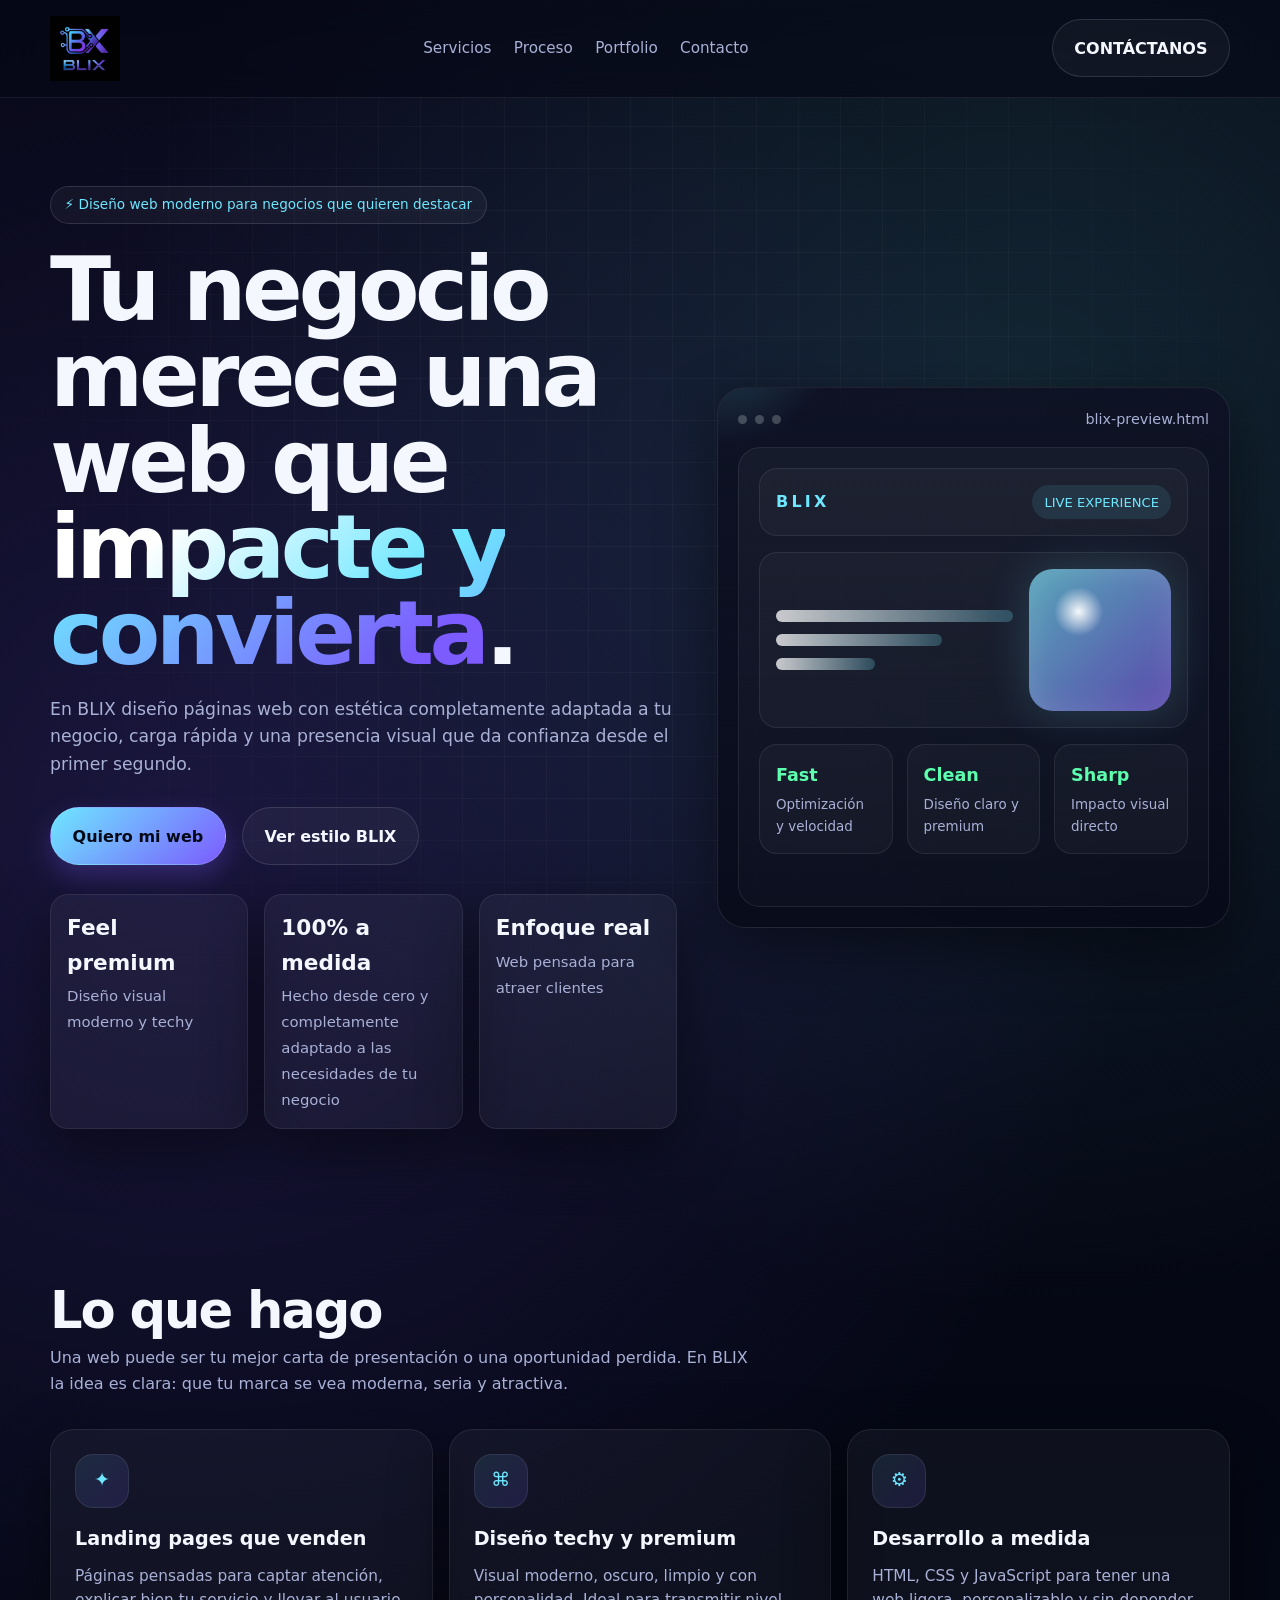
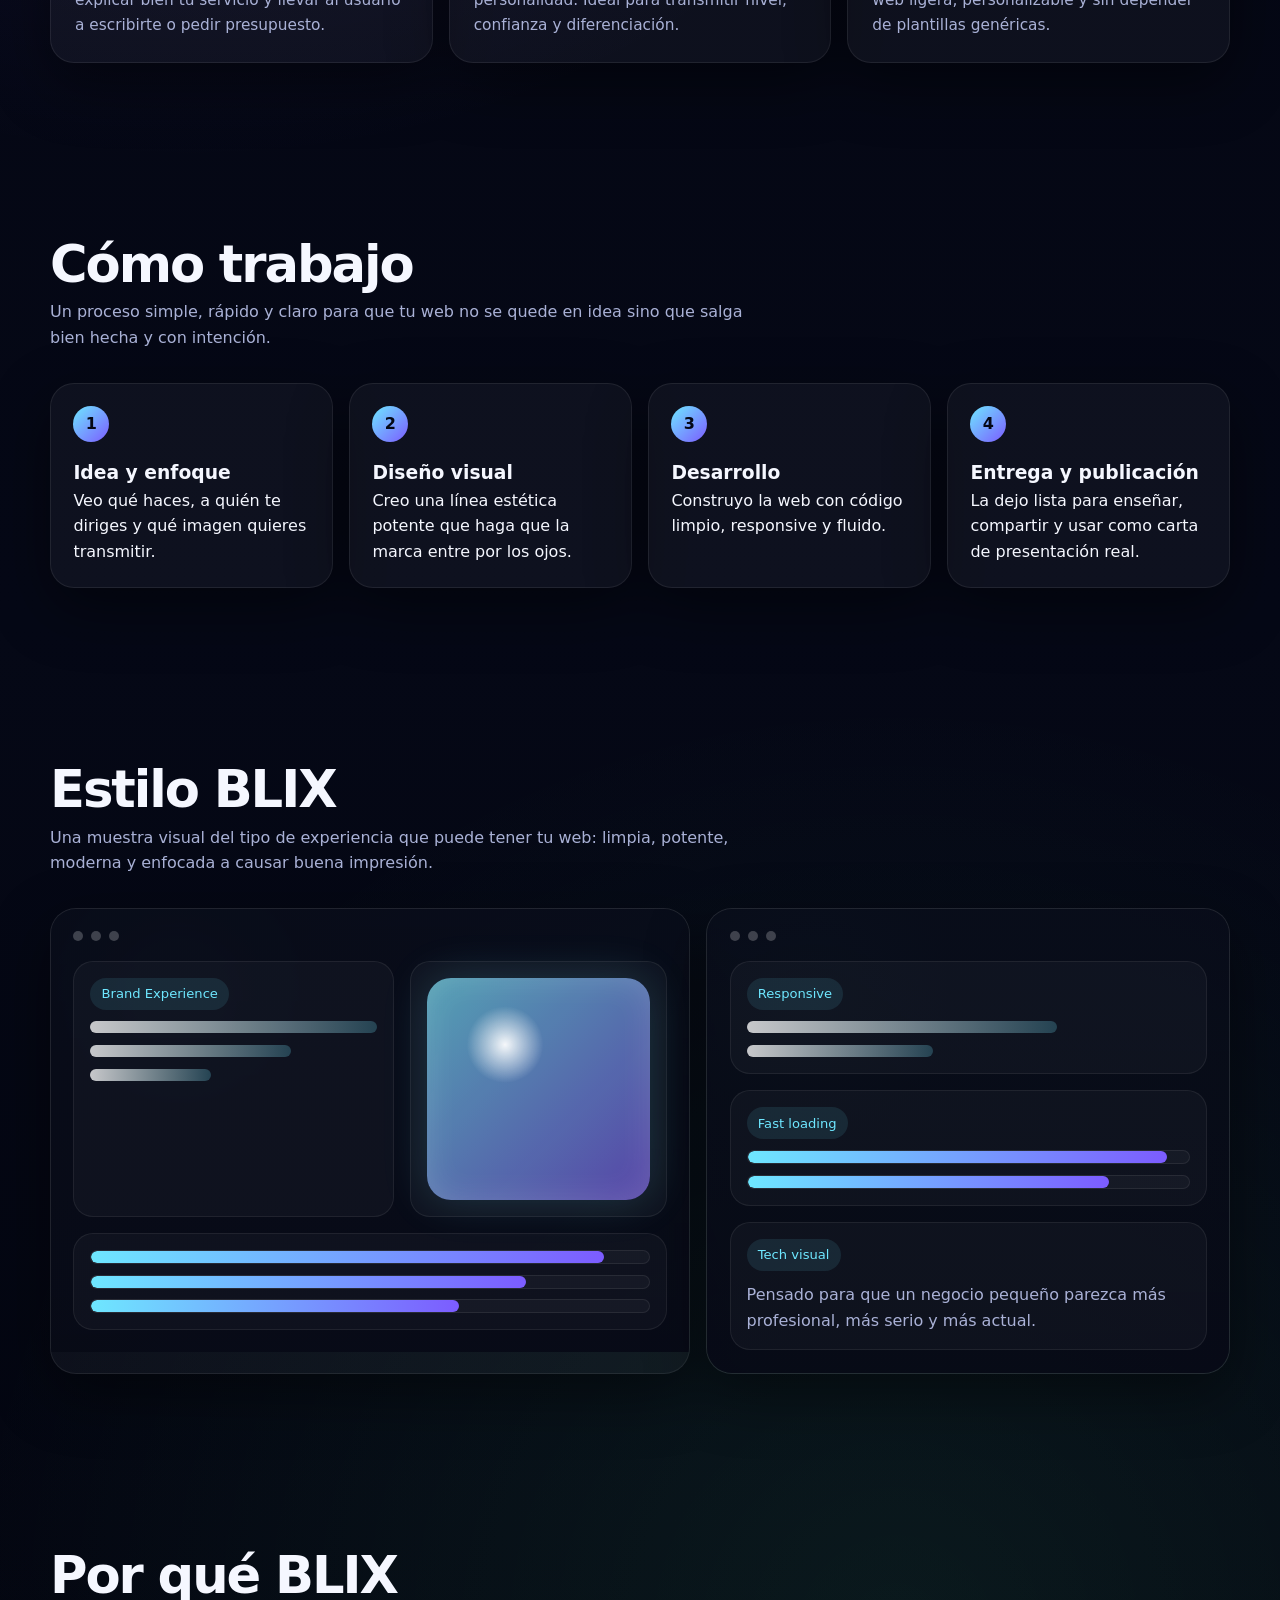
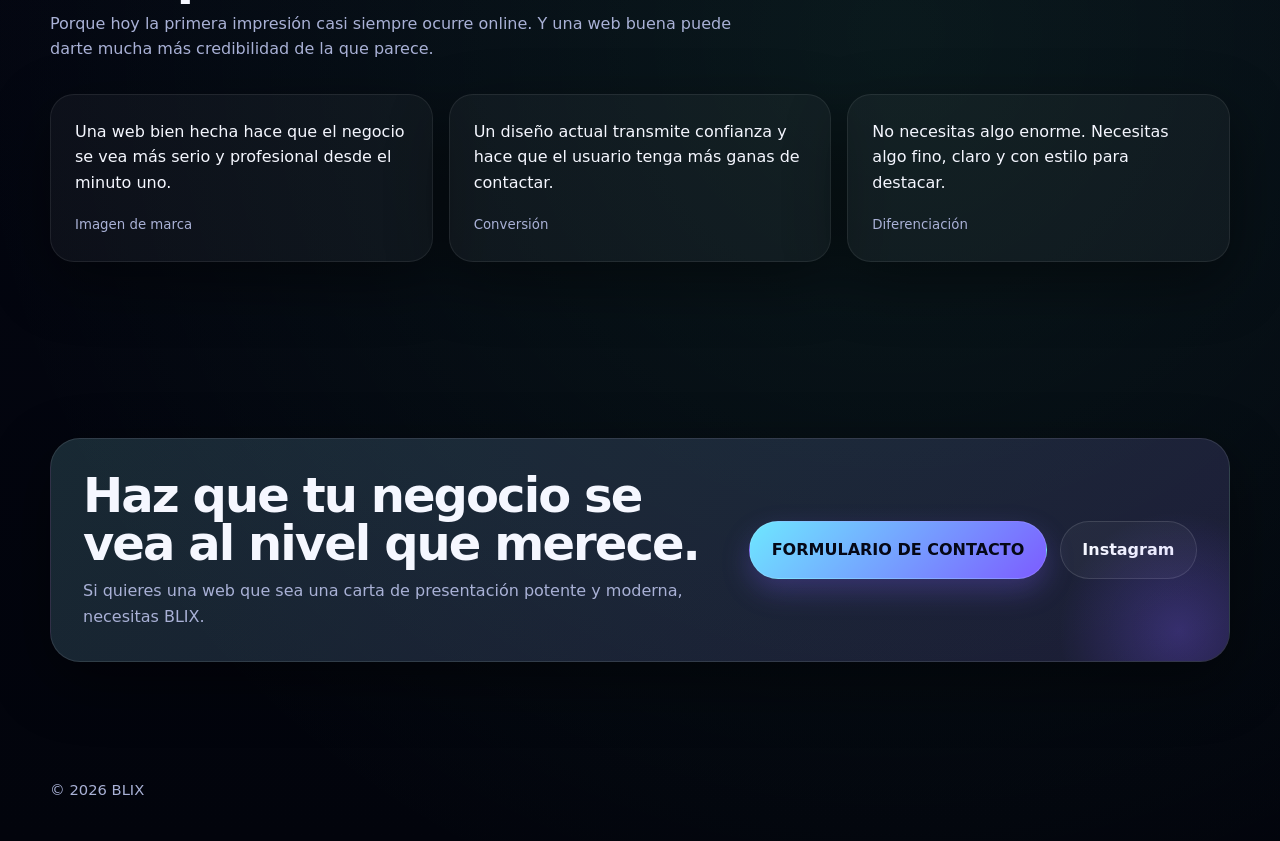
==== index.html @ 810ab45d "UPLOAD CODE ." ====
<!DOCTYPE html>
<html lang="es">
<head>
  <meta charset="UTF-8" />
  <meta name="viewport" content="width=device-width, initial-scale=1.0" />
  <title>BLIX | Webs que venden</title>
  <link rel="stylesheet" href="CSS/index_style.css">

</head>
<body>
  <header class="nav">
    <div class="container nav-inner">
      <a href="#top" class="brand">
        <img src="IMGS/logo.jpeg" alt="BLIX logo" class="logo">
      </a>
      <nav class="nav-links">
        <a href="#services">Servicios</a>
        <a href="#process">Proceso</a>
        <a href="#portfolio">Portfolio</a>
        <a href="#contact">Contacto</a>
      </nav>
      <a class="btn btn-secondary" href="#contact">CONTÁCTANOS</a>
    </div>
  </header>

  <main id="top">
    <section class="hero">
      <div class="container hero-grid">
        <div class="reveal visible">
          <div class="eyebrow">⚡ Diseño web moderno para negocios que quieren destacar</div>
          <h1>Tu negocio merece una web que <span>impacte y convierta</span>.</h1>
          <p>
            En BLIX diseño páginas web con estética completamente adaptada a tu negocio, carga rápida y una presencia visual que da confianza desde el primer segundo.
          </p>
          <div class="hero-actions">
            <a href="#contact" class="btn btn-primary">Quiero mi web</a>
            <a href="#portfolio" class="btn btn-secondary">Ver estilo BLIX</a>
          </div>
          <div class="stats">
            <div class="stat">
              <strong>Feel premium</strong>
              <span>Diseño visual moderno y techy</span>
            </div>
            <div class="stat">
              <strong>100% a medida</strong>
              <span>Hecho desde cero y completamente adaptado a las necesidades de tu negocio</span>
            </div>
            <div class="stat">
              <strong>Enfoque real</strong>
              <span>Web pensada para atraer clientes</span>
            </div>
          </div>
        </div>

        <div class="hero-card reveal">
          <div class="window-top">
            <div class="dots"><span></span><span></span><span></span></div>
            <div>blix-preview.html</div>
          </div>
          <div class="preview">
            <div class="preview-header">
              <div class="preview-logo">BLIX</div>
              <div class="preview-badge">LIVE EXPERIENCE</div>
            </div>
            <div class="preview-row">
              <div class="lines">
                <div class="line"></div>
                <div class="line short"></div>
                <div class="line tiny"></div>
              </div>
              <div class="orb"></div>
            </div>
            <div class="mini-grid">
              <div class="mini-card"><strong>Fast</strong><span>Optimización y velocidad</span></div>
              <div class="mini-card"><strong>Clean</strong><span>Diseño claro y premium</span></div>
              <div class="mini-card"><strong>Sharp</strong><span>Impacto visual directo</span></div>
            </div>
          </div>
        </div>
      </div>
    </section>

    <section class="section" id="services">
      <div class="container">
        <div class="section-head reveal">
          <div>
            <h2>Lo que hago</h2>
            <p class="lead">Una web puede ser tu mejor carta de presentación o una oportunidad perdida. En BLIX la idea es clara: que tu marca se vea moderna, seria y atractiva.</p>
          </div>
        </div>
        <div class="grid-3">
          <article class="card reveal">
            <div class="icon">✦</div>
            <h3>Landing pages que venden</h3>
            <p>Páginas pensadas para captar atención, explicar bien tu servicio y llevar al usuario a escribirte o pedir presupuesto.</p>
          </article>
          <article class="card reveal">
            <div class="icon">⌘</div>
            <h3>Diseño techy y premium</h3>
            <p>Visual moderno, oscuro, limpio y con personalidad. Ideal para transmitir nivel, confianza y diferenciación.</p>
          </article>
          <article class="card reveal">
            <div class="icon">⚙</div>
            <h3>Desarrollo a medida</h3>
            <p>HTML, CSS y JavaScript para tener una web ligera, personalizable y sin depender de plantillas genéricas.</p>
          </article>
        </div>
      </div>
    </section>

    <section class="section" id="process">
      <div class="container">
        <div class="section-head reveal">
          <div>
            <h2>Cómo trabajo</h2>
            <p class="lead">Un proceso simple, rápido y claro para que tu web no se quede en idea sino que salga bien hecha y con intención.</p>
          </div>
        </div>
        <div class="process">
          <article class="step reveal">
            <div class="step-number">1</div>
            <h3>Idea y enfoque</h3>
            <p>Veo qué haces, a quién te diriges y qué imagen quieres transmitir.</p>
          </article>
          <article class="step reveal">
            <div class="step-number">2</div>
            <h3>Diseño visual</h3>
            <p>Creo una línea estética potente que haga que la marca entre por los ojos.</p>
          </article>
          <article class="step reveal">
            <div class="step-number">3</div>
            <h3>Desarrollo</h3>
            <p>Construyo la web con código limpio, responsive y fluido.</p>
          </article>
          <article class="step reveal">
            <div class="step-number">4</div>
            <h3>Entrega y publicación</h3>
            <p>La dejo lista para enseñar, compartir y usar como carta de presentación real.</p>
          </article>
        </div>
      </div>
    </section>

    <section class="section" id="portfolio">
      <div class="container">
        <div class="section-head reveal">
          <div>
            <h2>Estilo BLIX</h2>
            <p class="lead">Una muestra visual del tipo de experiencia que puede tener tu web: limpia, potente, moderna y enfocada a causar buena impresión.</p>
          </div>
        </div>
        <div class="portfolio">
          <div class="mock-large reveal">
            <div class="mock-screen">
              <div class="mock-topbar"><span></span><span></span><span></span></div>
              <div class="mock-content">
                <div class="mock-hero">
                  <div class="panel">
                    <div class="pill">Brand Experience</div>
                    <div class="lines">
                      <div class="line"></div>
                      <div class="line short"></div>
                      <div class="line tiny"></div>
                    </div>
                  </div>
                  <div class="panel"><div class="orb"></div></div>
                </div>
                <div class="panel">
                  <div class="bars">
                    <div class="mini-bar" style="--w: 92%"></div>
                    <div class="mini-bar" style="--w: 78%"></div>
                    <div class="mini-bar" style="--w: 66%"></div>
                  </div>
                </div>
              </div>
            </div>
          </div>
          <div class="mock-stack reveal">
            <div class="mock-screen">
              <div class="mock-topbar"><span></span><span></span><span></span></div>
              <div class="mock-content">
                <div class="panel">
                  <div class="pill">Responsive</div>
                  <div class="lines">
                    <div class="line short"></div>
                    <div class="line tiny"></div>
                  </div>
                </div>
                <div class="panel">
                  <div class="pill">Fast loading</div>
                  <div class="bars">
                    <div class="mini-bar" style="--w: 95%"></div>
                    <div class="mini-bar" style="--w: 82%"></div>
                  </div>
                </div>
                <div class="panel">
                  <div class="pill">Tech visual</div>
                  <p style="color: var(--muted)">Pensado para que un negocio pequeño parezca más profesional, más serio y más actual.</p>
                </div>
              </div>
            </div>
          </div>
        </div>
      </div>
    </section>

    <section class="section">
      <div class="container">
        <div class="section-head reveal">
          <div>
            <h2>Por qué BLIX</h2>
            <p class="lead">Porque hoy la primera impresión casi siempre ocurre online. Y una web buena puede darte mucha más credibilidad de la que parece.</p>
          </div>
        </div>
        <div class="testimonials">
          <article class="quote reveal">
            <p>Una web bien hecha hace que el negocio se vea más serio y profesional desde el minuto uno.</p>
            <small>Imagen de marca</small>
          </article>
          <article class="quote reveal">
            <p>Un diseño actual transmite confianza y hace que el usuario tenga más ganas de contactar.</p>
            <small>Conversión</small>
          </article>
          <article class="quote reveal">
            <p>No necesitas algo enorme. Necesitas algo fino, claro y con estilo para destacar.</p>
            <small>Diferenciación</small>
          </article>
        </div>
      </div>
    </section>

    <section class="section cta" id="contact">
      <div class="container">
        <div class="cta-box reveal">
          <div class="cta-grid">
            <div>
              <h2 style="margin-bottom: 0.7rem; font-size: clamp(2rem, 4vw, 3rem); line-height: 1; letter-spacing: -0.04em;">Haz que tu negocio se vea al nivel que merece.</h2>
              <p class="lead" style="max-width: 700px; color: var(--muted);">
                Si quieres una web que sea una carta de presentación potente y moderna, necesitas BLIX.
              </p>
            </div>
            <div style="display:flex; gap: 0.8rem; flex-wrap: wrap;">
              <a class="btn btn-primary" href="HTML/contacto.html">FORMULARIO DE CONTACTO</a>
              <a class="btn btn-secondary" href="https://www.instagram.com/blix.design/" target="_blank" rel="noreferrer">Instagram</a>
            </div>
          </div>
        </div>
      </div>
    </section>
  </main>

  <footer>
    <div class="container" style="display:flex; justify-content:space-between; gap:1rem; flex-wrap:wrap;">
      <span>© 2026 BLIX</span>
    </div>
  </footer>

  <script>
    const observer = new IntersectionObserver((entries) => {
      entries.forEach((entry) => {
        if (entry.isIntersecting) {
          entry.target.classList.add('visible');
        }
      });
    }, { threshold: 0.12 });

    document.querySelectorAll('.reveal').forEach((el, index) => {
      if (!el.classList.contains('visible')) {
        el.style.transitionDelay = `${index * 60}ms`;
      }
      observer.observe(el);
    });
  </script>
</body>
</html>
---- CSS/index_style.css ----
:root {
    --bg: #050816;
    --bg-soft: #0b1023;
    --card: rgba(255, 255, 255, 0.06);
    --stroke: rgba(255, 255, 255, 0.12);
    --text: #f5f7ff;
    --muted: #a9b1d6;
    --accent: #6ee7ff;
    --accent-2: #7c5cff;
    --success: #5bffae;
    --shadow: 0 20px 60px rgba(0, 0, 0, 0.45);
    --radius: 22px;
    --max: 1180px;
}

* { box-sizing: border-box; margin: 0; padding: 0; }
html { scroll-behavior: smooth; }
body {
    font-family: Inter, ui-sans-serif, system-ui, -apple-system, BlinkMacSystemFont, "Segoe UI", sans-serif;
    background:
    radial-gradient(circle at 15% 20%, rgba(124, 92, 255, 0.18), transparent 28%),
    radial-gradient(circle at 80% 10%, rgba(110, 231, 255, 0.14), transparent 24%),
    radial-gradient(circle at 70% 80%, rgba(91, 255, 174, 0.08), transparent 28%),
    linear-gradient(180deg, #040611 0%, #050816 55%, #02040c 100%);
    color: var(--text);
    line-height: 1.6;
    overflow-x: hidden;
}

body::before {
    content: "";
    position: fixed;
    inset: 0;
    background-image:
    linear-gradient(rgba(255,255,255,0.03) 1px, transparent 1px),
    linear-gradient(90deg, rgba(255,255,255,0.03) 1px, transparent 1px);
    background-size: 42px 42px;
    mask-image: radial-gradient(circle at center, black 45%, transparent 90%);
    pointer-events: none;
    z-index: -1;
}

a { color: inherit; text-decoration: none; }
img { max-width: 100%; display: block; }

.container {
    width: min(calc(100% - 2rem), var(--max));
    margin: 0 auto;
}

.nav {
    position: sticky;
    top: 0;
    z-index: 100;
    backdrop-filter: blur(18px);
    background: rgba(5, 8, 22, 0.6);
    border-bottom: 1px solid rgba(255,255,255,0.08);
}

.nav-inner {
    display: flex;
    align-items: center;
    justify-content: space-between;
    padding: 1rem 0;
}

.brand {
    display: flex;
    align-items: center;
    gap: 0.9rem;
    font-weight: 800;
    letter-spacing: 0.22em;
    font-size: 0.95rem;
}

.brand-mark {
    width: 42px;
    height: 42px;
    border-radius: 14px;
    display: grid;
    place-items: center;
    position: relative;
    overflow: hidden;
    background: linear-gradient(135deg, rgba(110, 231, 255, 0.2), rgba(124, 92, 255, 0.25));
    border: 1px solid rgba(255,255,255,0.12);
    box-shadow: inset 0 0 20px rgba(255,255,255,0.06), 0 0 24px rgba(110, 231, 255, 0.12);
}

.brand-mark span {
    font-size: 1.1rem;
    font-weight: 900;
    background: linear-gradient(135deg, var(--accent), #ffffff);
    -webkit-text-fill-color: transparent;
}

.logo{
  width:70px;
  height:auto;
}

.nav-links {
    display: flex;
    gap: 1.4rem;
    color: var(--muted);
    font-size: 0.95rem;
}

.nav-links a:hover { color: var(--text); }

.btn {
    display: inline-flex;
    align-items: center;
    justify-content: center;
    gap: 0.6rem;
    padding: 0.95rem 1.35rem;
    border-radius: 999px;
    border: 1px solid rgba(255,255,255,0.12);
    font-weight: 700;
    transition: 0.25s ease;
    cursor: pointer;
}

.btn-primary {
    background: linear-gradient(135deg, var(--accent), var(--accent-2));
    color: #050816;
    box-shadow: 0 12px 28px rgba(124, 92, 255, 0.28);
}

.btn-primary:hover {
    transform: translateY(-2px);
    box-shadow: 0 18px 34px rgba(124, 92, 255, 0.35);
}

.btn-secondary {
    background: rgba(255,255,255,0.04);
    color: var(--text);
}

.btn-secondary:hover {
    background: rgba(255,255,255,0.08);
    transform: translateY(-2px);
}

.hero {
    padding: 5.5rem 0 4.2rem;
    position: relative;
}

.hero-grid {
    display: grid;
    grid-template-columns: 1.1fr 0.9fr;
    gap: 2.5rem;
    align-items: center;
}

.eyebrow {
    display: inline-flex;
    align-items: center;
    gap: 0.55rem;
    padding: 0.45rem 0.85rem;
    border: 1px solid rgba(255,255,255,0.12);
    border-radius: 999px;
    background: rgba(255,255,255,0.04);
    color: var(--accent);
    font-size: 0.85rem;
    margin-bottom: 1.4rem;
}

.hero h1 {
    font-size: clamp(2.8rem, 7vw, 5.8rem);
    line-height: 0.96;
    letter-spacing: -0.05em;
    margin-bottom: 1.2rem;
}

.hero h1 span {
    background: linear-gradient(135deg, #ffffff 15%, var(--accent) 45%, var(--accent-2) 90%);
    -webkit-background-clip: text;
    -webkit-text-fill-color: transparent;
}

.hero p {
    max-width: 640px;
    color: var(--muted);
    font-size: 1.08rem;
    margin-bottom: 1.8rem;
}

.hero-actions {
    display: flex;
    gap: 1rem;
    flex-wrap: wrap;
    margin-bottom: 1.8rem;
}

.stats {
    display: grid;
    grid-template-columns: repeat(3, minmax(0, 1fr));
    gap: 1rem;
    margin-top: 1rem;
}

.stat {
    background: rgba(255,255,255,0.04);
    border: 1px solid rgba(255,255,255,0.08);
    border-radius: 18px;
    padding: 1rem;
    box-shadow: var(--shadow);
}

.stat strong {
    display: block;
    font-size: 1.35rem;
    margin-bottom: 0.2rem;
}

.stat span { color: var(--muted); font-size: 0.93rem; }

.hero-card {
    position: relative;
    background: linear-gradient(180deg, rgba(14,18,36,0.95), rgba(7,10,24,0.86));
    border: 1px solid rgba(255,255,255,0.09);
    border-radius: 28px;
    padding: 1.25rem;
    box-shadow: var(--shadow);
    overflow: hidden;
}

.hero-card::before {
    content: "";
    position: absolute;
    inset: -30% auto auto -20%;
    width: 220px;
    height: 220px;
    background: radial-gradient(circle, rgba(110,231,255,0.22), transparent 70%);
    pointer-events: none;
}

.window-top {
    display: flex;
    justify-content: space-between;
    align-items: center;
    margin-bottom: 1rem;
    color: var(--muted);
    font-size: 0.9rem;
}

.dots {
    display: flex;
    gap: 0.5rem;
}

.dots span {
    width: 9px;
    height: 9px;
    border-radius: 50%;
    background: rgba(255,255,255,0.22);
}

.preview {
    background: linear-gradient(180deg, rgba(255,255,255,0.04), rgba(255,255,255,0.02));
    border: 1px solid rgba(255,255,255,0.08);
    border-radius: 22px;
    padding: 1.25rem;
    min-height: 460px;
    display: flex;
    flex-direction: column;
    gap: 1rem;
}

.preview-header,
.preview-row,
.mini-card,
.mini-bar {
    border: 1px solid rgba(255,255,255,0.08);
    background: rgba(255,255,255,0.03);
}

.preview-header {
    border-radius: 18px;
    padding: 1rem;
    display: flex;
    justify-content: space-between;
    align-items: center;
}

.preview-logo {
    font-weight: 800;
    letter-spacing: 0.2em;
    color: var(--accent);
}

.preview-badge {
    padding: 0.4rem 0.75rem;
    border-radius: 999px;
    background: rgba(110,231,255,0.1);
    color: var(--accent);
    font-size: 0.82rem;
}

.preview-row {
    border-radius: 18px;
    padding: 1rem;
    display: grid;
    grid-template-columns: 1.25fr 0.75fr;
    gap: 1rem;
    align-items: center;
}

.lines {
    display: grid;
    gap: 0.75rem;
}

.line {
    height: 12px;
    border-radius: 999px;
    background: linear-gradient(90deg, rgba(255,255,255,0.85), rgba(110,231,255,0.25));
    opacity: 0.9;
}

.line.short { width: 70%; }
.line.tiny { width: 42%; }

.orb {
    aspect-ratio: 1;
    border-radius: 24px;
    background:
    radial-gradient(circle at 35% 30%, rgba(255,255,255,0.95), rgba(255,255,255,0.04) 18%),
    linear-gradient(135deg, rgba(110,231,255,0.65), rgba(124,92,255,0.6));
    box-shadow: inset 0 0 32px rgba(255,255,255,0.14), 0 0 45px rgba(110,231,255,0.18);
}

.mini-grid {
    display: grid;
    grid-template-columns: repeat(3, 1fr);
    gap: 0.85rem;
}

.mini-card {
    border-radius: 18px;
    padding: 1rem;
    min-height: 110px;
    display: flex;
    flex-direction: column;
    justify-content: space-between;
}

.mini-card strong {
    font-size: 1.1rem;
    color: var(--success);
}

.mini-card span {
    color: var(--muted);
    font-size: 0.84rem;
}

.section {
    padding: 5.5rem 0;
}

.section-head {
    display: flex;
    justify-content: space-between;
    gap: 1rem;
    align-items: end;
    margin-bottom: 2rem;
}

.section h2 {
    font-size: clamp(2rem, 4vw, 3.4rem);
    line-height: 1;
    letter-spacing: -0.04em;
    margin-bottom: 0.6rem;
}

.section p.lead {
    color: var(--muted);
    max-width: 700px;
}

.grid-3 {
    display: grid;
    grid-template-columns: repeat(3, 1fr);
    gap: 1rem;
}

.card {
    padding: 1.5rem;
    border-radius: 24px;
    background: rgba(255,255,255,0.04);
    border: 1px solid rgba(255,255,255,0.08);
    box-shadow: var(--shadow);
    transition: transform 0.25s ease, border-color 0.25s ease;
}

.card:hover {
    transform: translateY(-4px);
    border-color: rgba(110,231,255,0.28);
}

.icon {
    width: 54px;
    height: 54px;
    border-radius: 18px;
    display: grid;
    place-items: center;
    margin-bottom: 1rem;
    font-size: 1.2rem;
    color: var(--accent);
    background: linear-gradient(135deg, rgba(110,231,255,0.1), rgba(124,92,255,0.14));
    border: 1px solid rgba(255,255,255,0.08);
}

.card h3 {
    font-size: 1.2rem;
    margin-bottom: 0.6rem;
}

.card p {
    color: var(--muted);
    font-size: 0.96rem;
}

.process {
    display: grid;
    grid-template-columns: repeat(4, 1fr);
    gap: 1rem;
}

.step {
    position: relative;
    padding: 1.4rem;
    border-radius: 24px;
    background: rgba(255,255,255,0.04);
    border: 1px solid rgba(255,255,255,0.08);
    box-shadow: var(--shadow);
}

.step-number {
    display: inline-flex;
    width: 36px;
    height: 36px;
    align-items: center;
    justify-content: center;
    border-radius: 50%;
    background: linear-gradient(135deg, var(--accent), var(--accent-2));
    color: #050816;
    font-weight: 800;
    margin-bottom: 1rem;
}

.portfolio {
    display: grid;
    grid-template-columns: 1.1fr 0.9fr;
    gap: 1rem;
}

.mock-large,
.mock-stack {
    border-radius: 26px;
    background: rgba(255,255,255,0.04);
    border: 1px solid rgba(255,255,255,0.08);
    box-shadow: var(--shadow);
    overflow: hidden;
}

.mock-screen {
    min-height: 420px;
    padding: 1.4rem;
    background:
    linear-gradient(180deg, rgba(8, 12, 25, 0.9), rgba(7,10,22,0.95)),
    radial-gradient(circle at 20% 20%, rgba(110,231,255,0.12), transparent 25%);
}

.mock-topbar {
    display: flex;
    gap: 0.5rem;
    margin-bottom: 1.2rem;
}

.mock-topbar span {
    width: 10px;
    height: 10px;
    border-radius: 50%;
    background: rgba(255,255,255,0.22);
}

.mock-content {
    display: grid;
    gap: 1rem;
    height: calc(100% - 22px);
}

.mock-hero {
    display: grid;
    grid-template-columns: 1fr 0.8fr;
    gap: 1rem;
}

.panel {
    padding: 1rem;
    border-radius: 20px;
    background: rgba(255,255,255,0.03);
    border: 1px solid rgba(255,255,255,0.07);
}

.pill {
    display: inline-flex;
    padding: 0.35rem 0.7rem;
    border-radius: 999px;
    background: rgba(110,231,255,0.1);
    color: var(--accent);
    font-size: 0.82rem;
    margin-bottom: 0.7rem;
}

.bars {
    display: grid;
    gap: 0.65rem;
}

.mini-bar {
    height: 14px;
    border-radius: 999px;
    overflow: hidden;
    position: relative;
}

.mini-bar::after {
    content: "";
    position: absolute;
    inset: 0;
    width: var(--w, 75%);
    background: linear-gradient(90deg, var(--accent), var(--accent-2));
    border-radius: inherit;
}

.testimonials {
    display: grid;
    grid-template-columns: repeat(3, 1fr);
    gap: 1rem;
}

.quote {
    padding: 1.5rem;
    border-radius: 24px;
    background: rgba(255,255,255,0.04);
    border: 1px solid rgba(255,255,255,0.08);
    box-shadow: var(--shadow);
}

.quote p {
    color: var(--text);
    margin-bottom: 1rem;
}

.quote small {
    color: var(--muted);
}

.cta {
    padding-bottom: 6rem;
}

.cta-box {
    position: relative;
    overflow: hidden;
    padding: 2rem;
    border-radius: 30px;
    background:
    linear-gradient(135deg, rgba(110,231,255,0.12), rgba(124,92,255,0.12)),
    rgba(255,255,255,0.04);
    border: 1px solid rgba(255,255,255,0.1);
    box-shadow: var(--shadow);
}

.cta-box::before {
    content: "";
    position: absolute;
    width: 260px;
    height: 260px;
    right: -80px;
    bottom: -100px;
    border-radius: 50%;
    background: radial-gradient(circle, rgba(124,92,255,0.28), transparent 65%);
    pointer-events: none;
}

.cta-grid {
    display: grid;
    grid-template-columns: 1fr auto;
    gap: 1rem;
    align-items: center;
}

footer {
    padding: 1.2rem 0 2.5rem;
    color: var(--muted);
    font-size: 0.92rem;
}

.reveal {
    opacity: 0;
    transform: translateY(24px);
    transition: opacity 0.7s ease, transform 0.7s ease;
}

.reveal.visible {
    opacity: 1;
    transform: translateY(0);
}

@media (max-width: 980px) {
    .hero-grid,
    .portfolio,
    .cta-grid,
    .mock-hero,
    .preview-row,
    .section-head {
    grid-template-columns: 1fr;
    }

    .grid-3,
    .process,
    .testimonials,
    .mini-grid {
    grid-template-columns: 1fr 1fr;
    }

    .nav-links { display: none; }
    .hero { padding-top: 4rem; }
}

@media (max-width: 640px) {
    .grid-3,
    .process,
    .testimonials,
    .mini-grid,
    .stats {
    grid-template-columns: 1fr;
    }

    .hero h1 { font-size: 2.8rem; }
    .brand { letter-spacing: 0.14em; }
    .btn { width: 100%; }
    .hero-actions { flex-direction: column; }
    .nav-inner { gap: 0.8rem; }
}
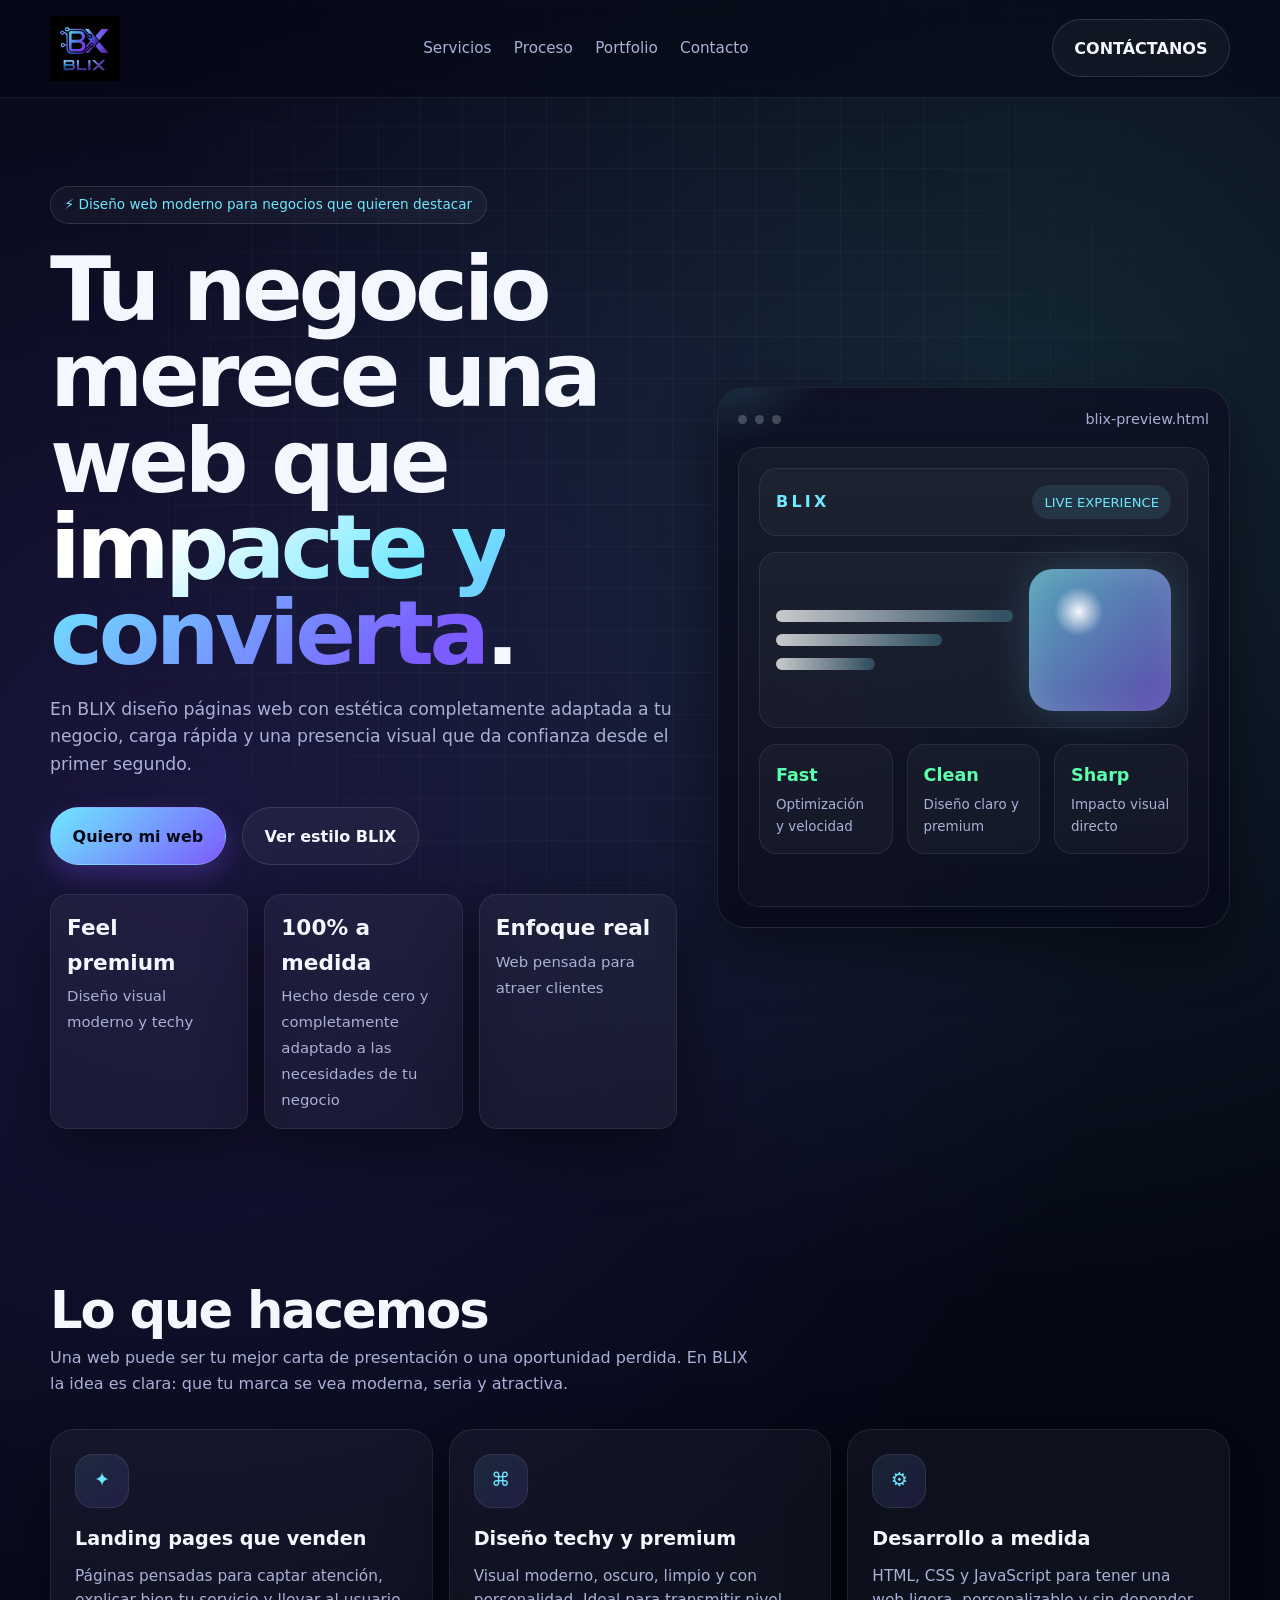
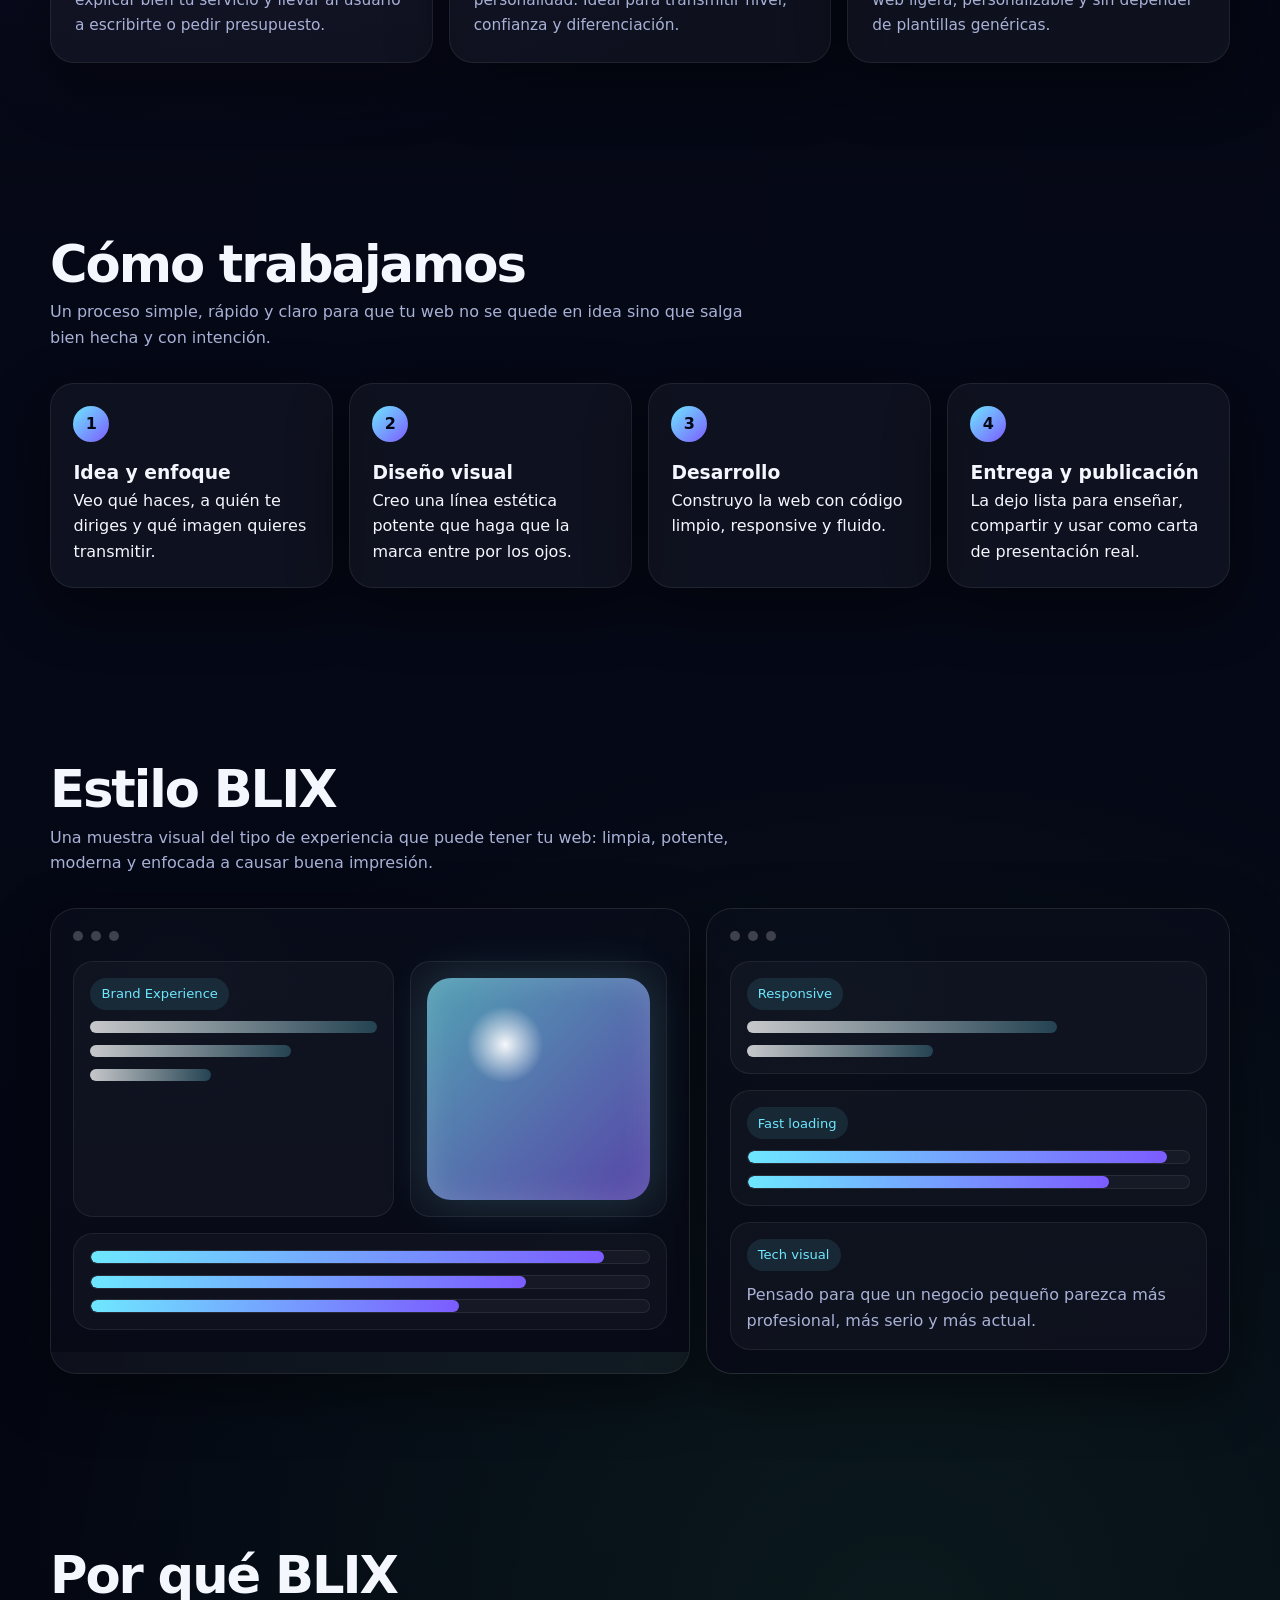
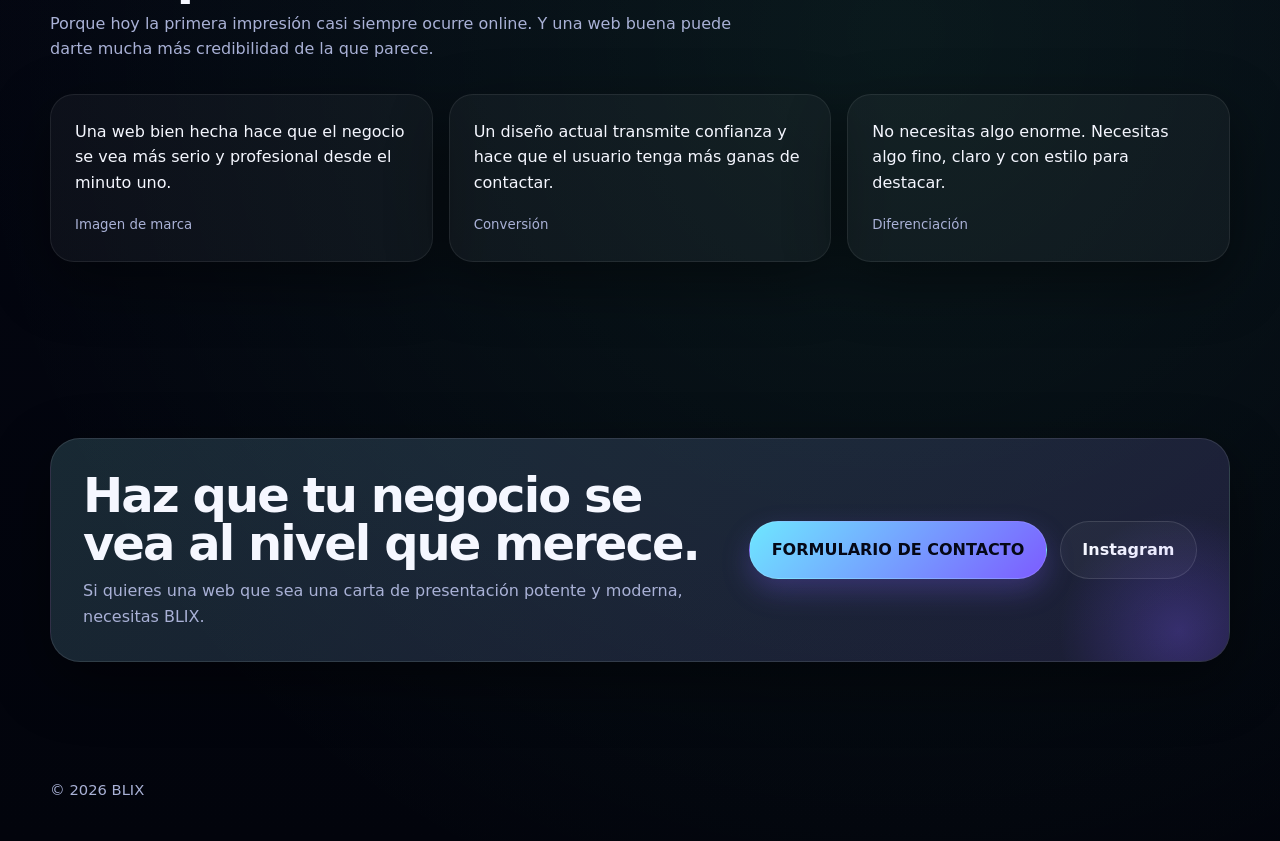
==== commit 9e306629: "update index" ====
--- a/index.html
+++ b/index.html
@@ -84,7 +84,7 @@
       <div class="container">
         <div class="section-head reveal">
           <div>
-            <h2>Lo que hago</h2>
+            <h2>Lo que hacemos</h2>
             <p class="lead">Una web puede ser tu mejor carta de presentación o una oportunidad perdida. En BLIX la idea es clara: que tu marca se vea moderna, seria y atractiva.</p>
           </div>
         </div>
@@ -112,7 +112,7 @@
       <div class="container">
         <div class="section-head reveal">
           <div>
-            <h2>Cómo trabajo</h2>
+            <h2>Cómo trabajamos</h2>
             <p class="lead">Un proceso simple, rápido y claro para que tu web no se quede en idea sino que salga bien hecha y con intención.</p>
           </div>
         </div>
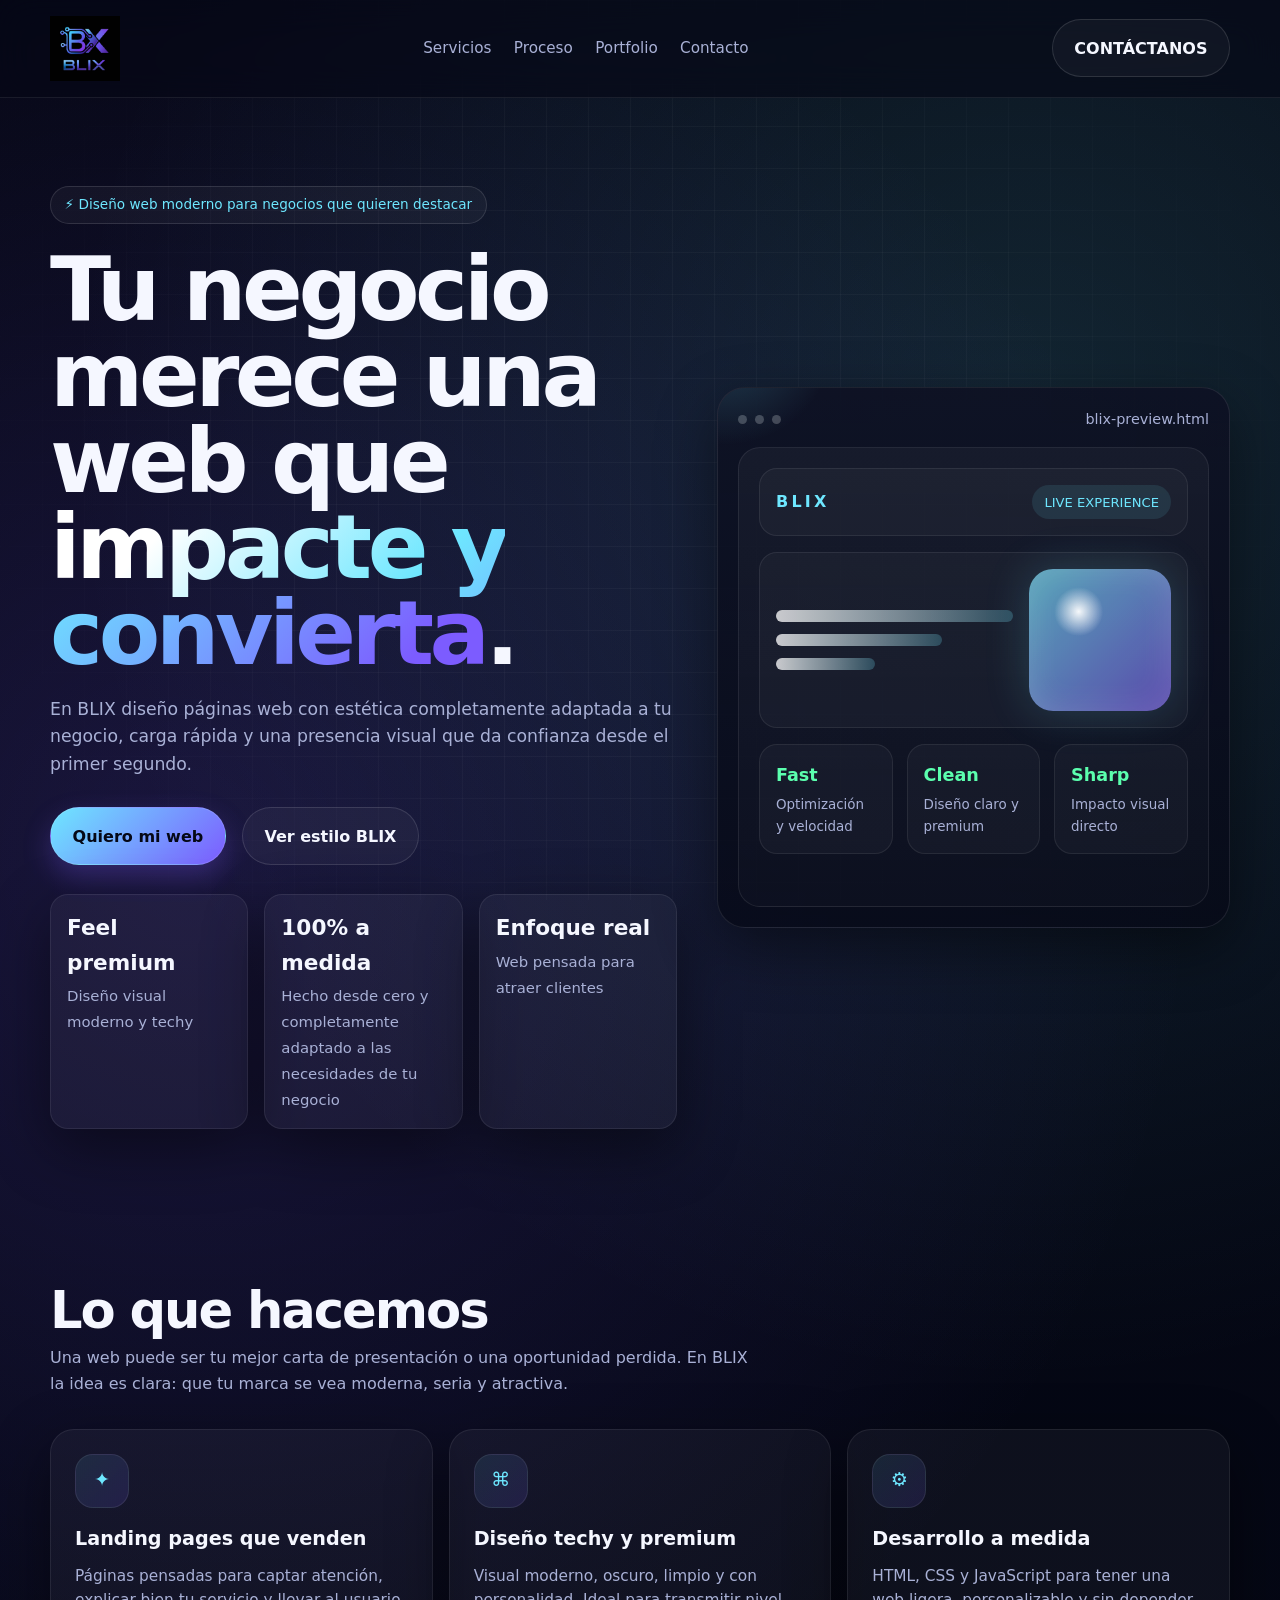
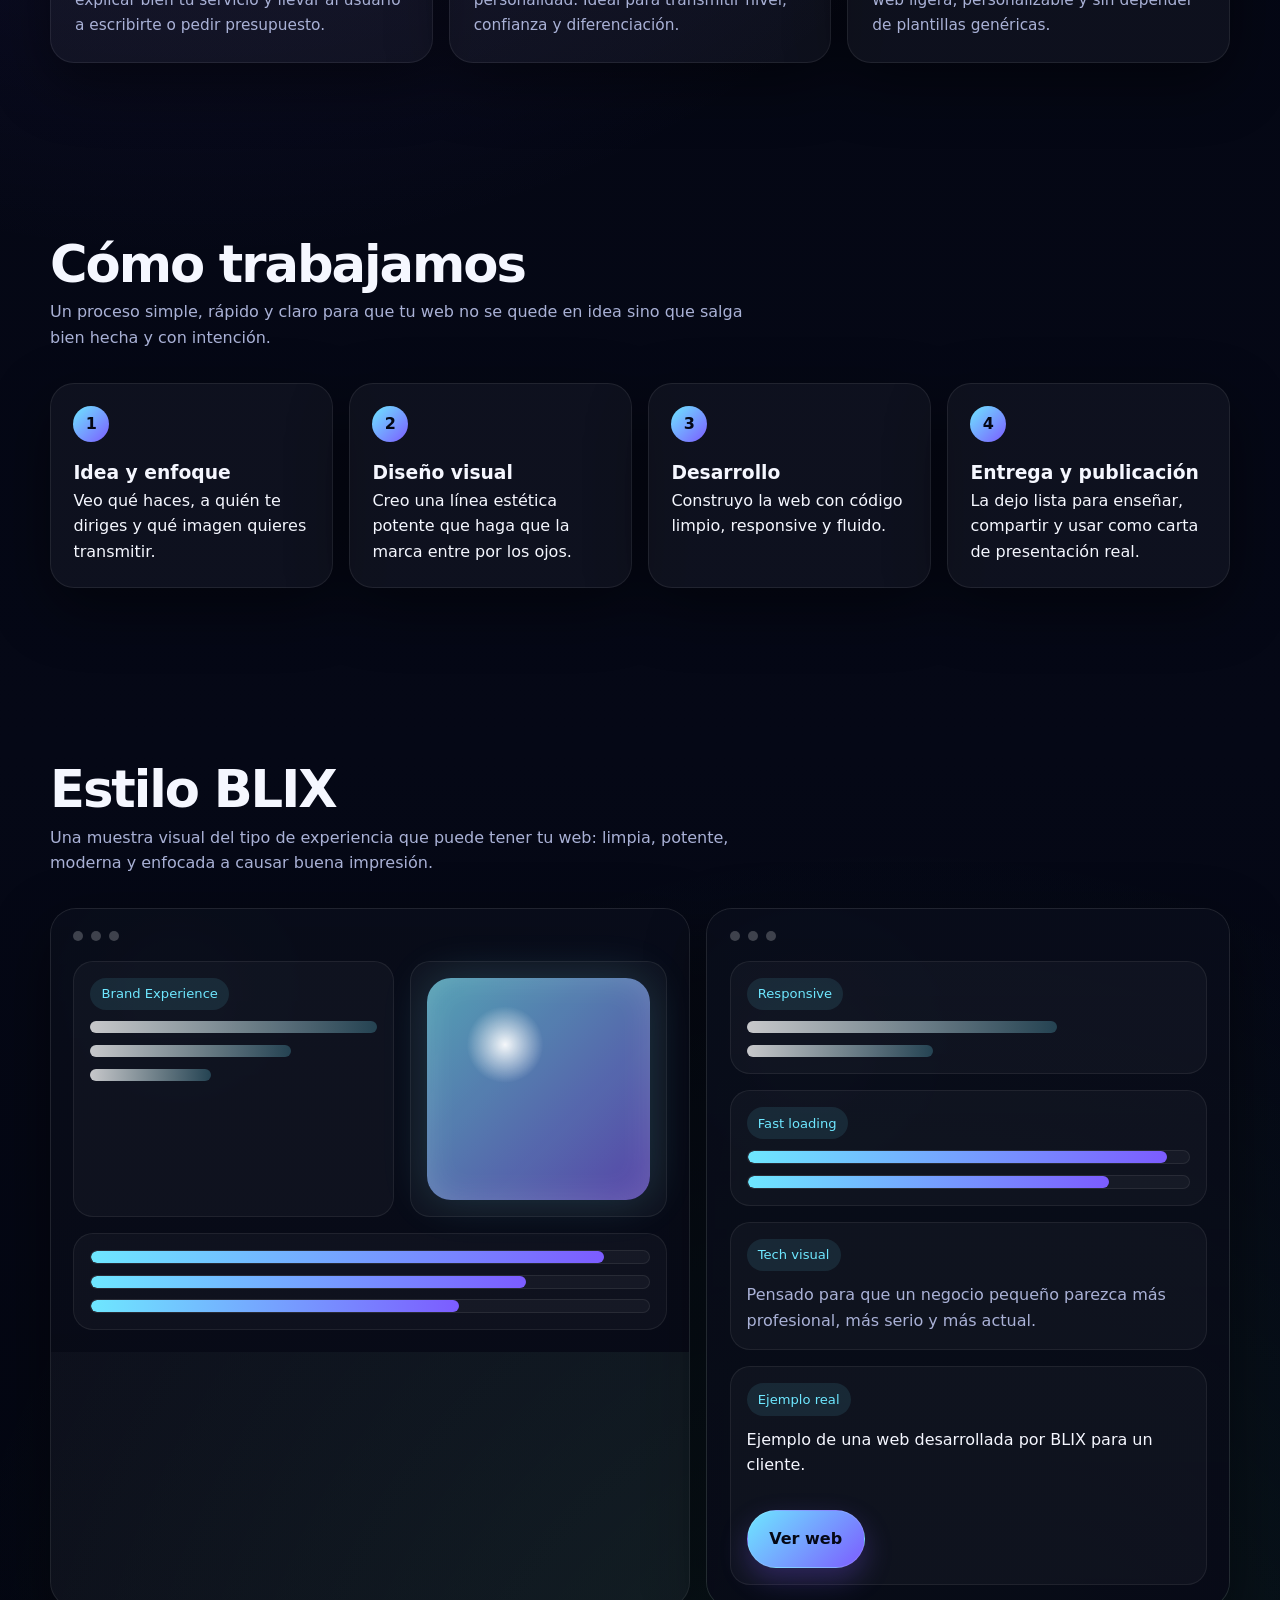
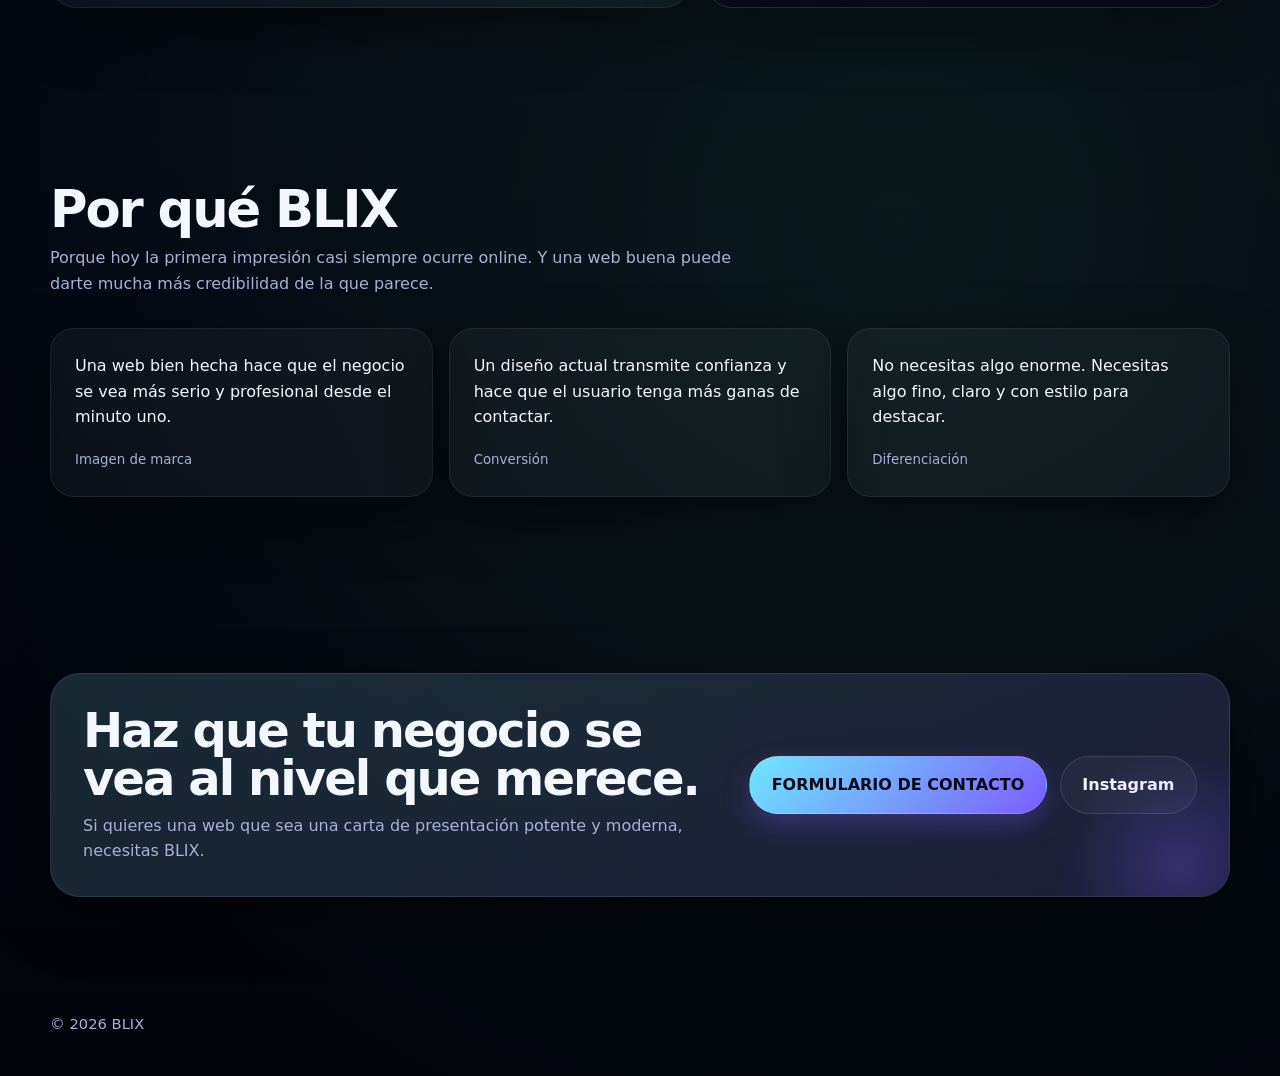
==== commit 03516080: "update add real example ." ====
--- a/index.html
+++ b/index.html
@@ -197,6 +197,21 @@
                   <div class="pill">Tech visual</div>
                   <p style="color: var(--muted)">Pensado para que un negocio pequeño parezca más profesional, más serio y más actual.</p>
                 </div>
+              <div class="panel example-site">
+
+                <div class="pill">Ejemplo real</div>
+
+                <p>
+                  Ejemplo de una web desarrollada por BLIX para un cliente.
+                </p>
+
+                <a class="btn btn-primary example-btn"
+                  href="https://pablomarquezlop.github.io/hotelparaiso/"
+                  target="_blank">
+                  Ver web
+                </a>
+
+              </div>
               </div>
             </div>
           </div>
--- a/CSS/index_style.css
+++ b/CSS/index_style.css
@@ -312,6 +312,11 @@
     gap: 0.75rem;
 }
 
+.example-btn{
+  margin-top:2rem;
+  align-self:center;
+}
+
 .line {
     height: 12px;
     border-radius: 999px;
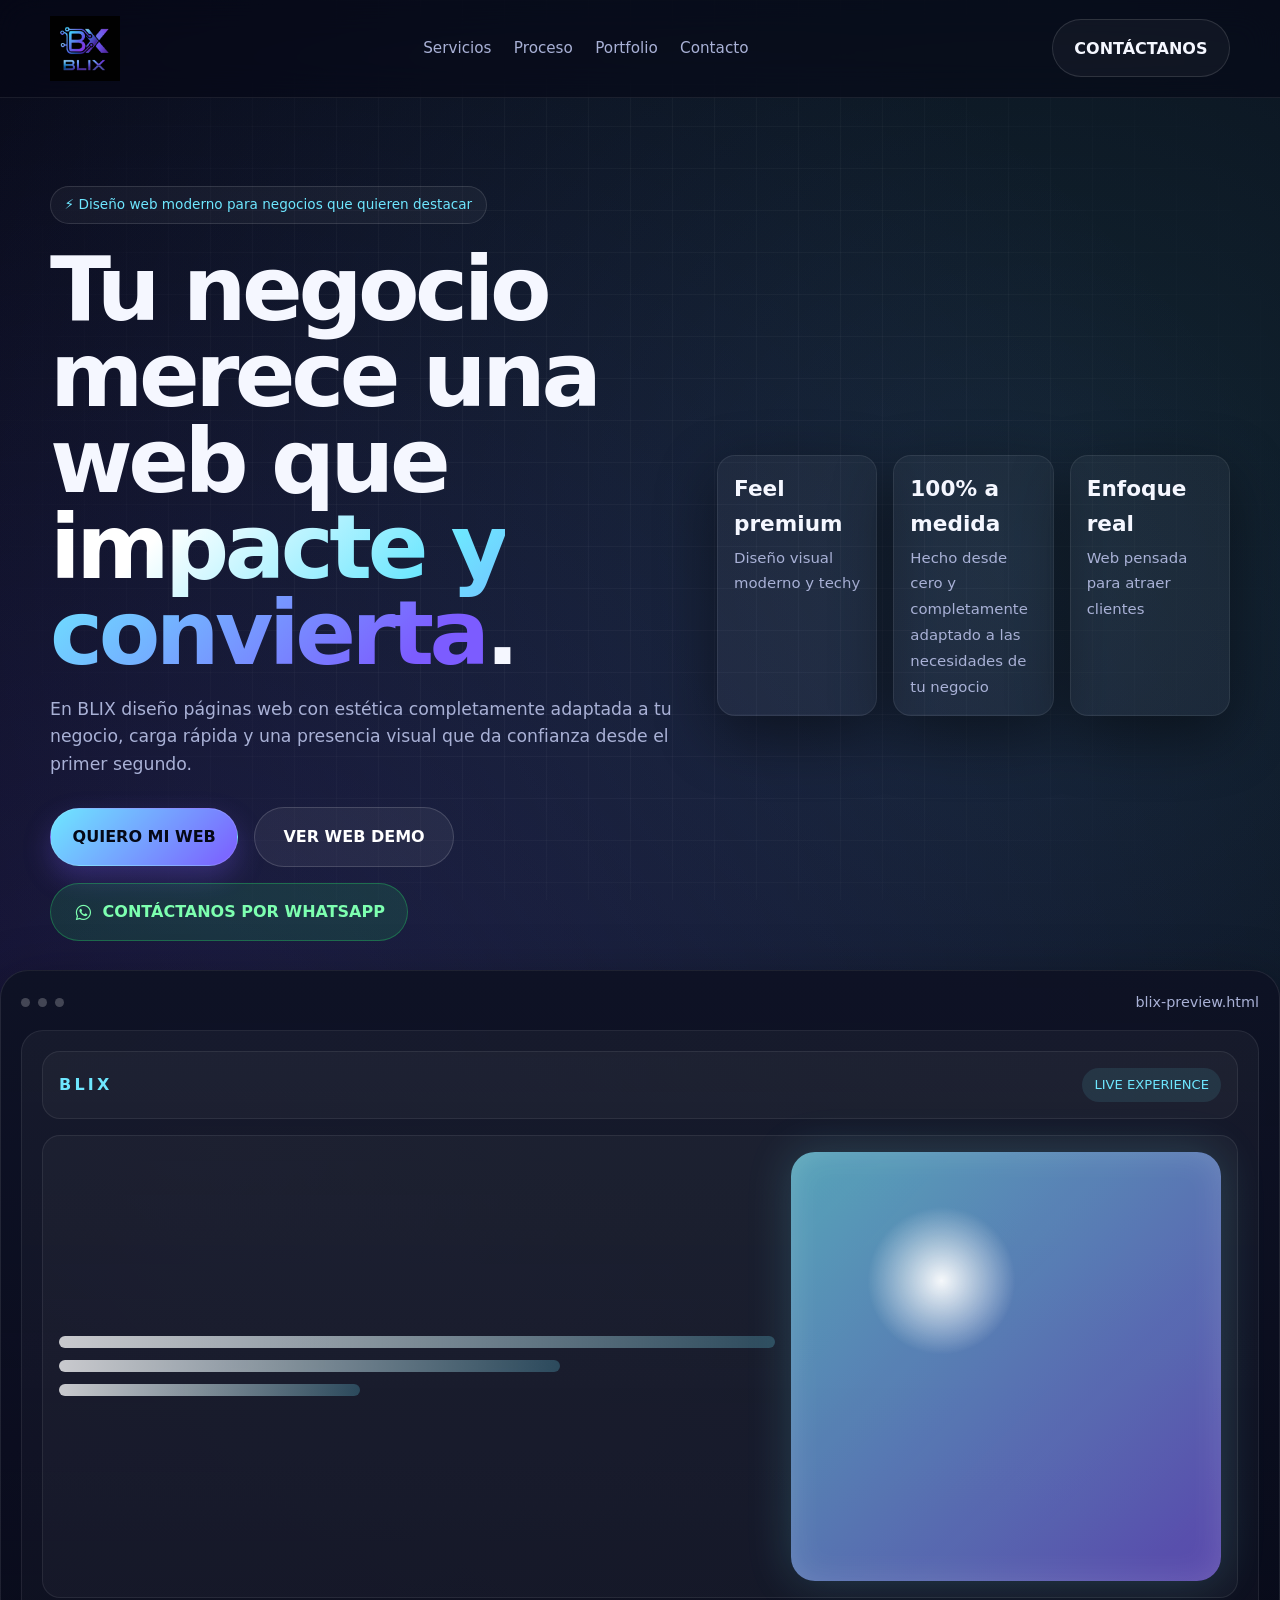
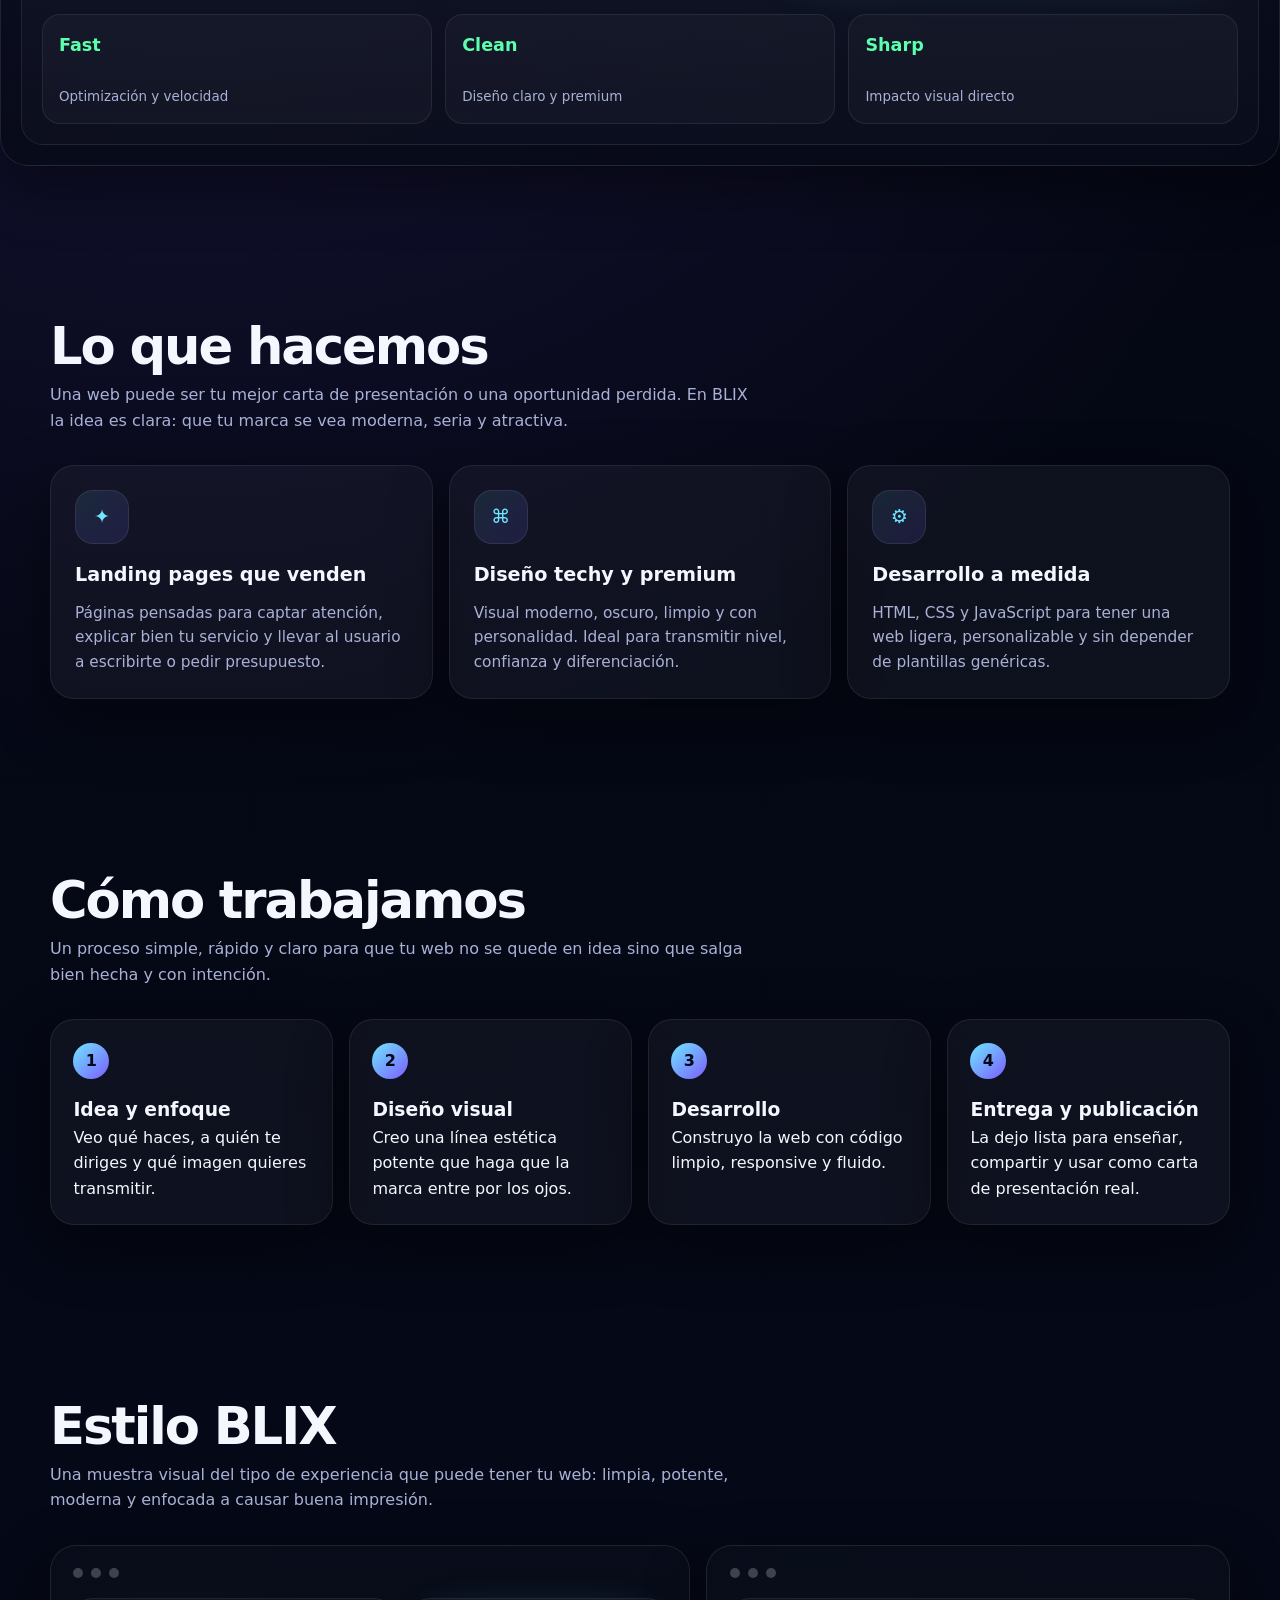
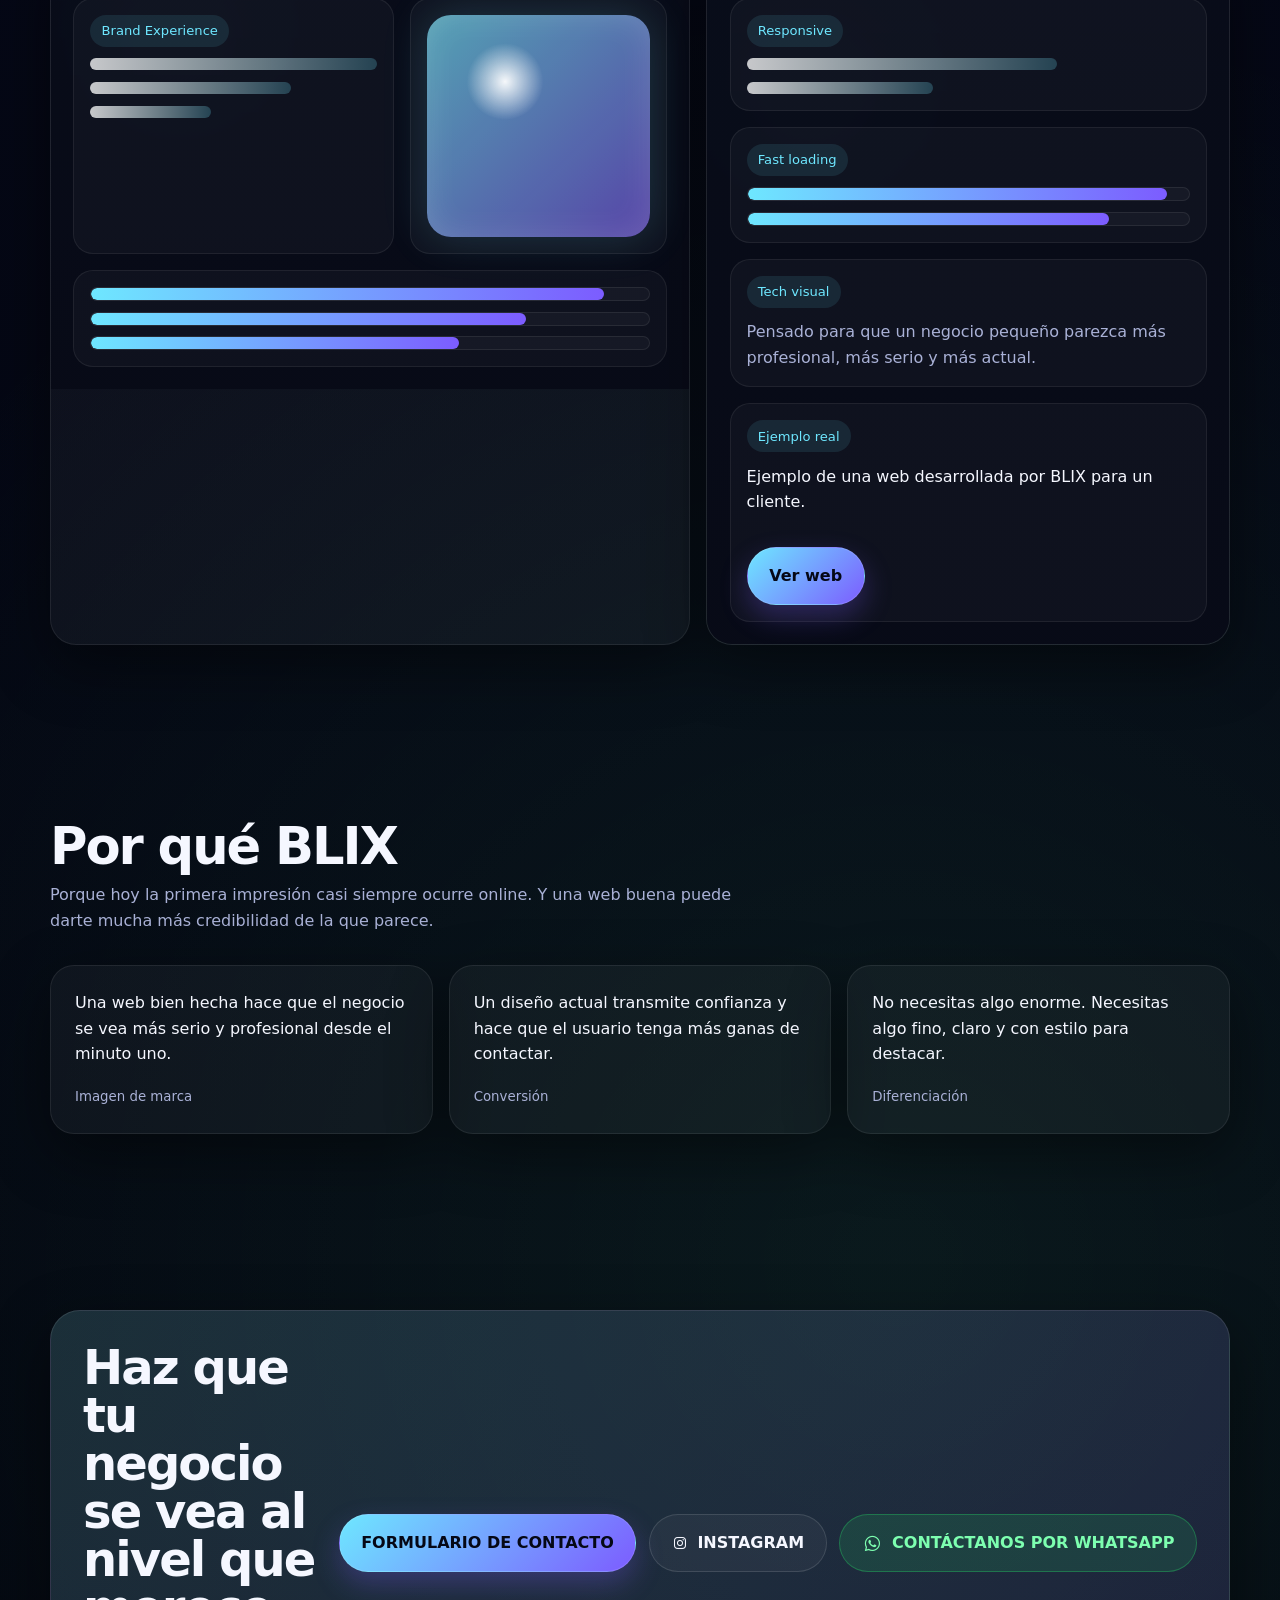
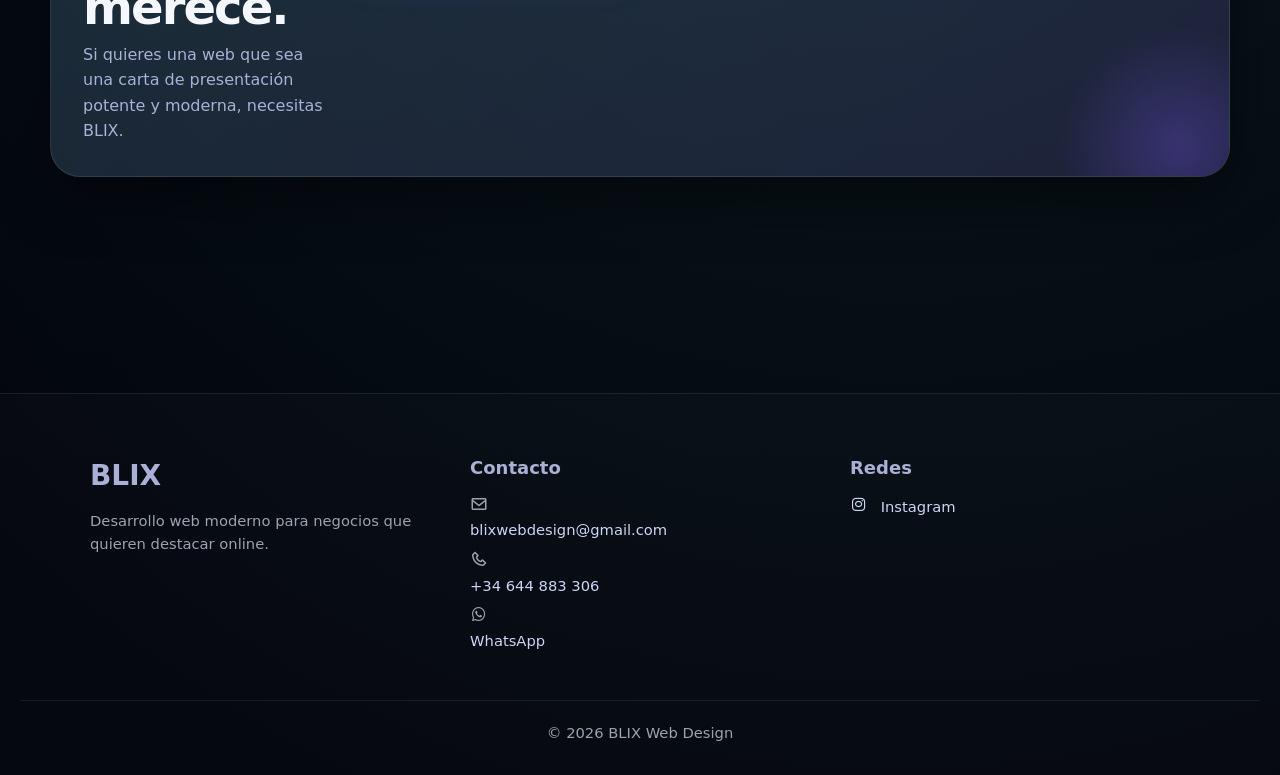
==== commit 9ed64cee: "whatsapp and footer" ====
--- a/index.html
+++ b/index.html
@@ -5,6 +5,7 @@
   <meta name="viewport" content="width=device-width, initial-scale=1.0" />
   <title>BLIX | Webs que venden</title>
   <link rel="stylesheet" href="CSS/index_style.css">
+  <link href='https://unpkg.com/boxicons@2.1.4/css/boxicons.min.css' rel='stylesheet'>
 
 </head>
 <body>
@@ -33,8 +34,17 @@
             En BLIX diseño páginas web con estética completamente adaptada a tu negocio, carga rápida y una presencia visual que da confianza desde el primer segundo.
           </p>
           <div class="hero-actions">
-            <a href="#contact" class="btn btn-primary">Quiero mi web</a>
-            <a href="#portfolio" class="btn btn-secondary">Ver estilo BLIX</a>
+            <a href="contacto.html" class="btn btn-primary">QUIERO MI WEB</a>
+            <a href="https://pablomarquezlop.github.io/hotelparaiso/" target="_blank" class="btn btn-demo">
+              VER WEB DEMO
+            </a>
+            <a href="https://wa.me/34644883306?text=Hola%20quiero%20una%20web%20para%20mi%20negocio" 
+            target="_blank" 
+            class="btn btn-whatsapp">
+              <i class='bx bxl-whatsapp'></i>
+              CONTÁCTANOS POR WHATSAPP
+            </a>
+          </div>
           </div>
           <div class="stats">
             <div class="stat">
@@ -256,7 +266,13 @@
             </div>
             <div style="display:flex; gap: 0.8rem; flex-wrap: wrap;">
               <a class="btn btn-primary" href="HTML/contacto.html">FORMULARIO DE CONTACTO</a>
-              <a class="btn btn-secondary" href="https://www.instagram.com/blix.design/" target="_blank" rel="noreferrer">Instagram</a>
+              <a class="btn btn-secondary" href="https://www.instagram.com/blix.design/" target="_blank" rel="noreferrer"><i class='bx bxl-instagram'></i>INSTAGRAM</a>
+              <a href="https://wa.me/34644883306?text=Hola%20quiero%20una%20web%20para%20mi%20negocio" 
+              target="_blank" 
+              class="btn btn-whatsapp">
+                <i class='bx bxl-whatsapp'></i>
+                CONTÁCTANOS POR WHATSAPP
+              </a>
             </div>
           </div>
         </div>
@@ -264,11 +280,57 @@
     </section>
   </main>
 
-  <footer>
-    <div class="container" style="display:flex; justify-content:space-between; gap:1rem; flex-wrap:wrap;">
-      <span>© 2026 BLIX</span>
-    </div>
-  </footer>
+  <footer class="footer">
+
+    <div class="footer-container">
+
+    <div class="footer-brand">
+    <h2>BLIX</h2>
+    <p>Desarrollo web moderno para negocios que quieren destacar online.</p>
+    </div>
+
+    <div class="footer-contact">
+    <h3>Contacto</h3>
+
+    <p>
+    <i class='bx bx-envelope'></i>
+    <a href="mailto:blixwebdesign@gmail.com">
+    blixwebdesign@gmail.com
+    </a>
+    </p>
+
+    <p>
+    <i class='bx bx-phone'></i>
+    <a href="tel:+34644883306">
+    +34 644 883 306
+    </a>
+    </p>
+
+    <p>
+    <i class='bx bxl-whatsapp'></i>
+    <a href="https://wa.me/34644883306" target="_blank">
+    WhatsApp
+    </a>
+    </p>
+
+    </div>
+
+    <div class="footer-social">
+    <h3>Redes</h3>
+
+    <a href="https://instagram.com/blixdesign" target="_blank">
+    <i class='bx bxl-instagram'></i> Instagram
+    </a>
+
+    </div>
+
+    </div>
+
+    <div class="footer-bottom">
+    <p>© 2026 BLIX Web Design</p>
+    </div>
+
+    </footer>
 
   <script>
     const observer = new IntersectionObserver((entries) => {
--- a/CSS/index_style.css
+++ b/CSS/index_style.css
@@ -166,6 +166,75 @@
     margin-bottom: 1.4rem;
 }
 
+.hero-actions{
+  display:flex;
+  gap:1rem;
+  flex-wrap:wrap;
+  align-items:center;
+}
+
+.hero-buttons{
+display:flex;
+gap:16px;
+flex-wrap:wrap;
+margin-top:25px;
+}
+
+.hero-buttons a{
+width:420px;
+display:flex;
+justify-content:center;
+align-items:center;
+text-align:center;
+}
+
+.btn-demo{
+padding:16px 28px;
+border-radius:999px;
+background:rgba(255,255,255,0.06);
+border:1px solid rgba(255,255,255,0.15);
+color:white;
+font-weight:600;
+text-decoration:none;
+transition:all .25s ease;
+}
+
+.btn-demo:hover{
+background:rgba(255,255,255,0.12);
+transform:translateY(-2px);
+}
+
+.btn-whatsapp{
+  display:inline-flex;
+  align-items:center;
+  justify-content:center;
+  padding:0.95rem 1.35rem;
+  border-radius:999px;
+  background:rgba(37, 211, 102, 0.14);
+  color:#7dffb0;
+  border:1px solid rgba(37, 211, 102, 0.35);
+  font-weight:700;
+  box-shadow:none;
+}
+
+.btn-whatsapp:hover{
+  transform:translateY(-2px);
+  background:rgba(37, 211, 102, 0.2);
+}
+
+.btn-whatsapp,
+.btn-instagram{
+display:flex;
+align-items:center;
+justify-content:center;
+gap:10px;
+}
+
+.btn-whatsapp i,
+.btn-instagram i{
+font-size:20px;
+}
+
 .hero h1 {
     font-size: clamp(2.8rem, 7vw, 5.8rem);
     line-height: 0.96;
@@ -652,4 +721,58 @@
     .btn { width: 100%; }
     .hero-actions { flex-direction: column; }
     .nav-inner { gap: 0.8rem; }
+}
+
+.footer{
+margin-top:120px;
+padding:60px 20px 30px;
+background:rgba(255,255,255,0.02);
+border-top:1px solid rgba(255,255,255,0.08);
+}
+
+.footer-container{
+max-width:1100px;
+margin:auto;
+display:grid;
+grid-template-columns:1fr 1fr 1fr;
+gap:40px;
+}
+
+.footer h2{
+font-size:28px;
+margin-bottom:10px;
+}
+
+.footer h3{
+margin-bottom:12px;
+font-size:18px;
+}
+
+.footer p{
+color:#9ca3af;
+}
+
+.footer a{
+color:#cbd5f5;
+text-decoration:none;
+display:block;
+margin-bottom:8px;
+transition:0.2s;
+}
+
+.footer a:hover{
+color:#7dd3fc;
+}
+
+.footer i{
+margin-right:8px;
+font-size:18px;
+}
+
+.footer-bottom{
+text-align:center;
+margin-top:40px;
+padding-top:20px;
+border-top:1px solid rgba(255,255,255,0.08);
+color:#6b7280;
 }
